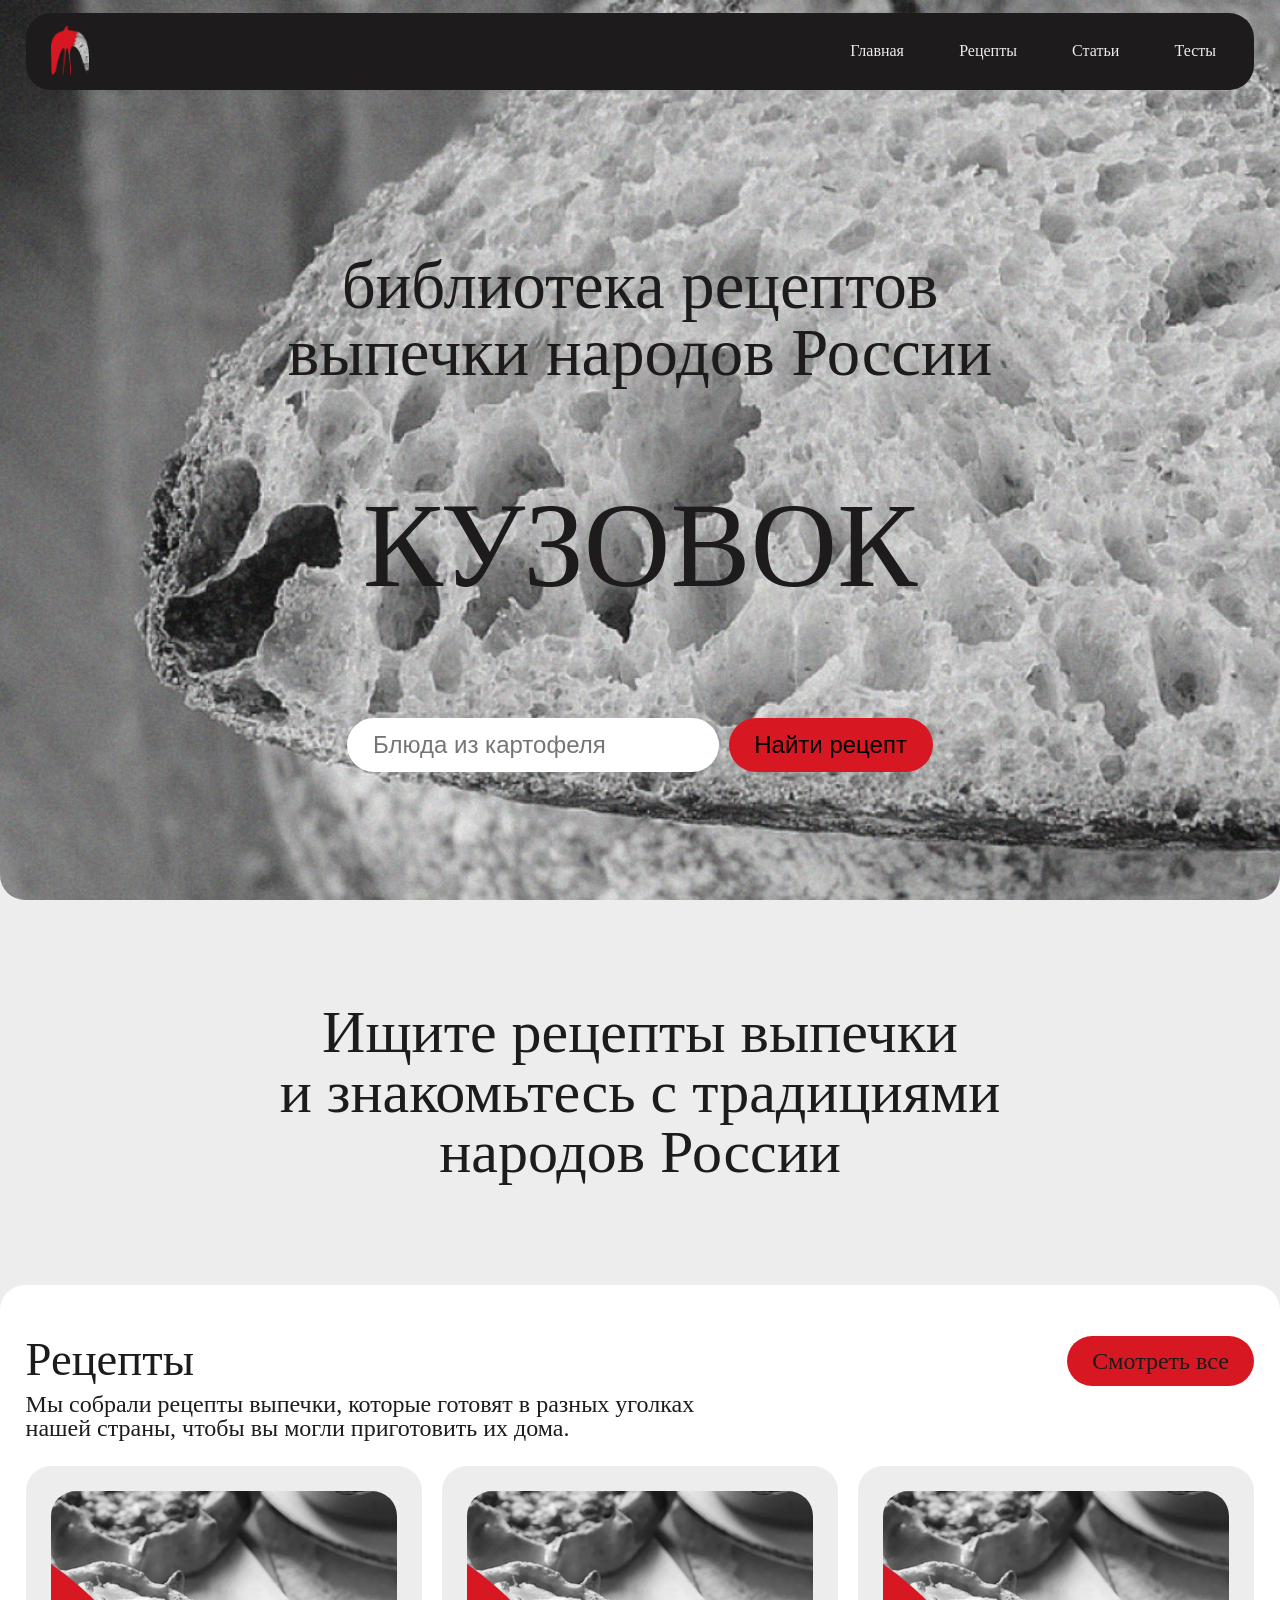
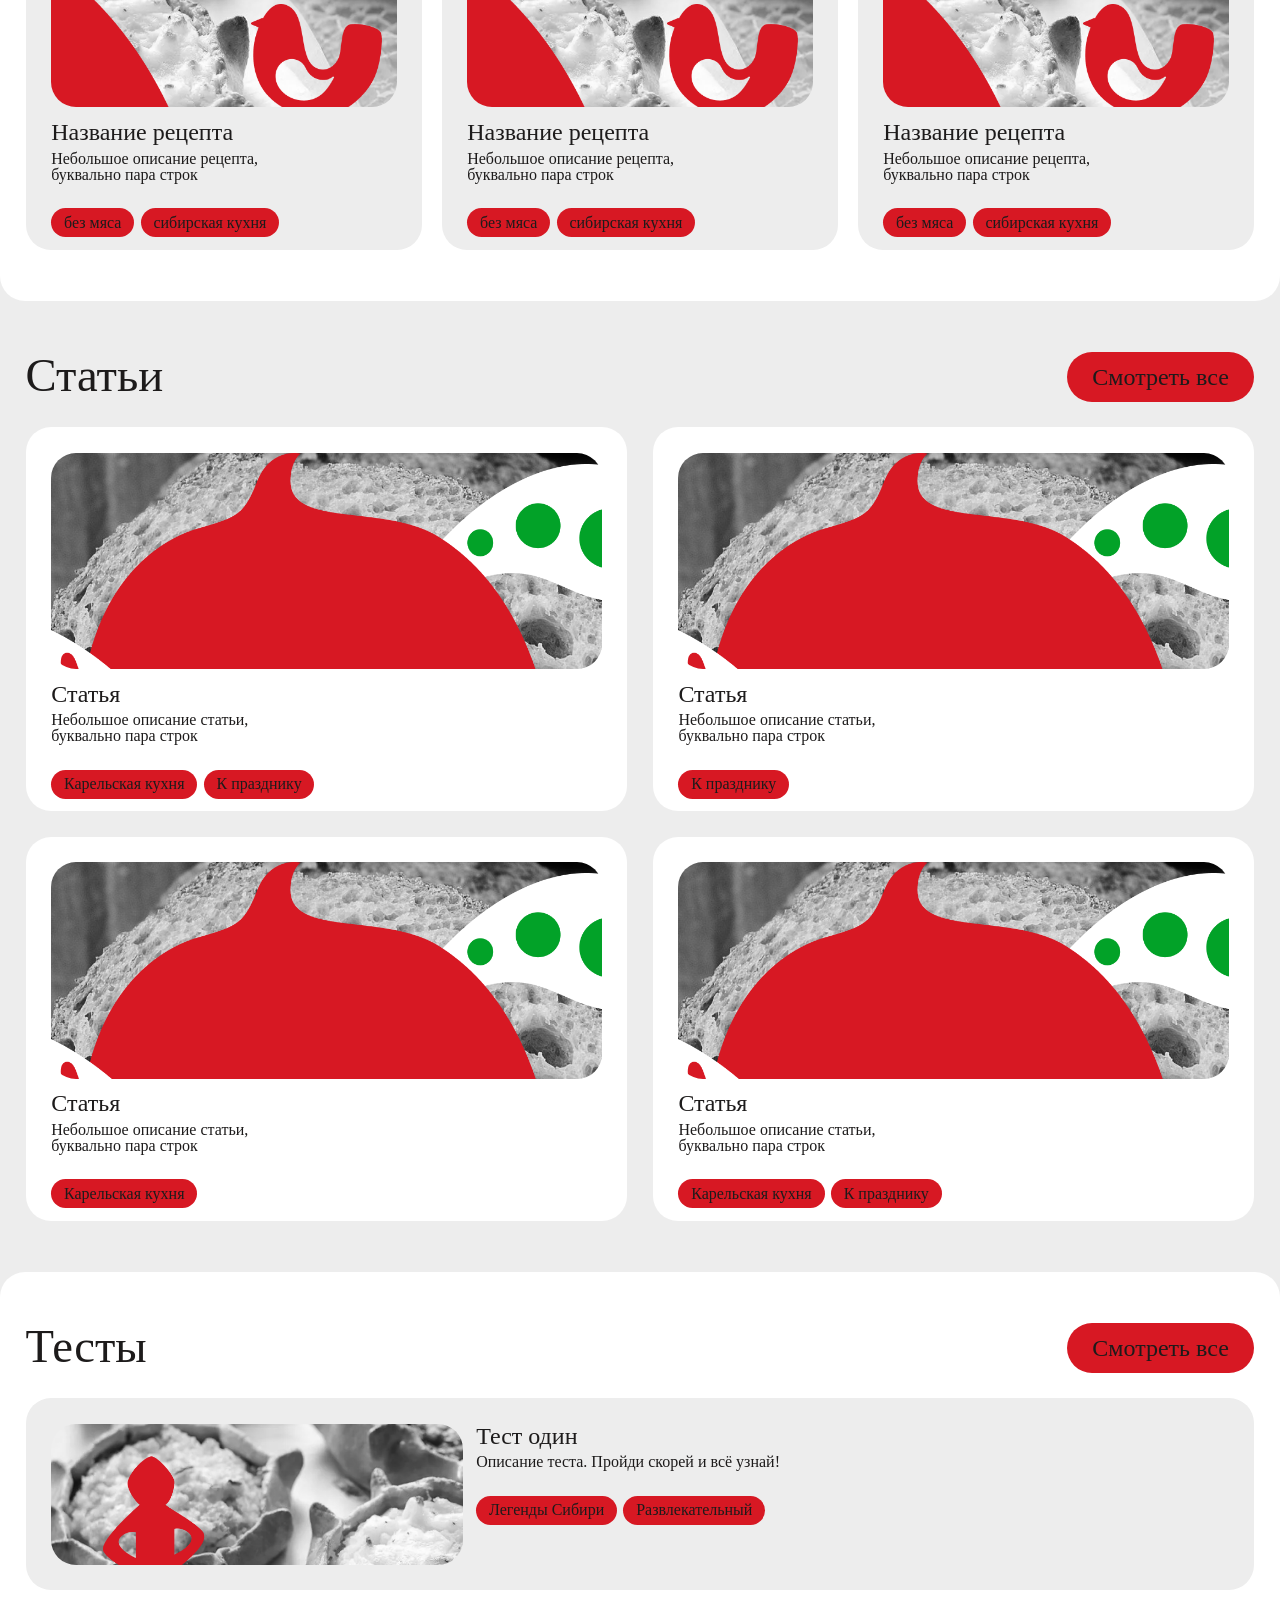
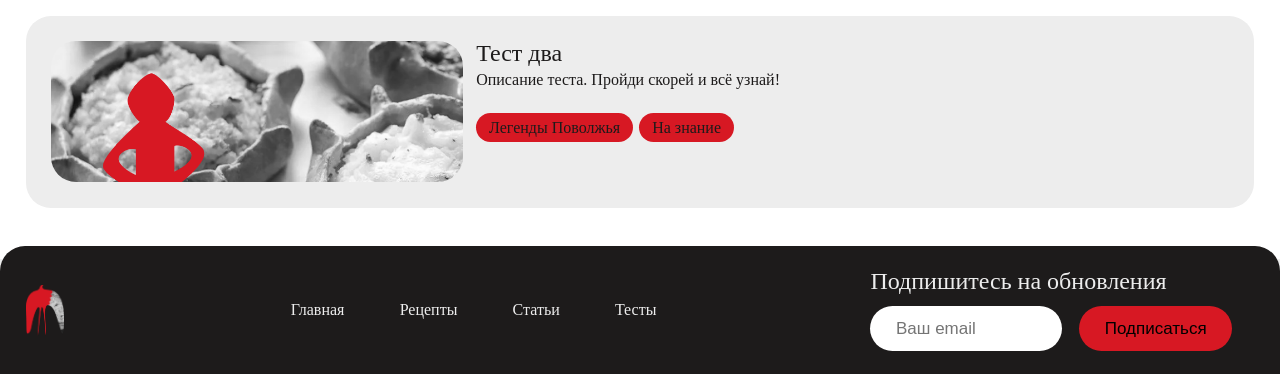
==== docs/index.html @ 7496fc5c "new build" ====
<!doctype html><html lang="ru"><head><meta charset="UTF-8"/><meta name="viewport" content="width=device-width,initial-scale=1"/><meta property="og:title" content="Кузовок"/><meta property="og:description" content="Библиотека рецептов выпечки народов России"/><meta property="og:image" content="https://raw.githubusercontent.com/HSEADC/Kuzovok/refs/heads/mifikaji/src/images/meta_img.png"/><meta property="og:type" content="website"/><meta property="og:url" content="https://hseadc.github.io/Kuzovok/"/><meta property="twitter:card" content="summary_large_image"/><meta property="twitter:url" content="https://hseadc.github.io/Kuzovok/"/><meta property="twitter:title" content="Кузовок"/><meta property="twitter:description" content="Библиотека рецептов выпечки народов России"/><meta property="twitter:image" content="https://raw.githubusercontent.com/HSEADC/Kuzovok/refs/heads/mifikaji/src/images/meta_img.png"/><title>Главная</title><link rel="icon" type="image/x-icon" href="4a6ae3d791d121ffd758.ico"/><script defer="defer" src="index.418462b433e9b6180a39.js"></script><link href="index.1970d4d5da6502207b45.css" rel="stylesheet"></head><body><div class="first_screen"><header><div class="logo"></div><div class="header_menu"><a class="menu_text" href="index.html">Главная</a> <a class="menu_text" href="recipes.html">Рецепты</a> <a class="menu_text" href="articles.html">Статьи</a> <a class="menu_text" href="quizzes.html">Тесты</a></div></header><h2>библиотека рецептов<br/>выпечки народов России</h2><h1>КУЗОВОК</h1><form action=""><input placeholder="Блюда из картофеля" class="search_input"/> <button class="search">Найти рецепт</button></form></div><div class="second_screen"><h3>Ищите рецепты выпечки<br/>и знакомьтесь с традициями<br/>народов России</h3></div><div class="recipes"><div class="category"><div class="category_name"><h4>Рецепты</h4></div><div class="view_all"><a href="recipes.html">Смотреть все</a></div></div><div class="extra_text"><h5>Мы собрали рецепты выпечки, которые готовят в разных уголках<br/>нашей страны, чтобы вы могли приготовить их дома.</h5></div><div class="recipe_cards"><div class="card"><div class="card_recipe_image card_image"></div><div class="card_name"><h5>Название рецепта</h5></div><div class="card_description"><p>Небольшое описание рецепта,<br/>буквально пара строк</p></div><div class="keywords"><span class="keyword">без мяса</span> <span class="keyword">сибирская кухня</span></div></div><div class="card"><div class="card_recipe_image card_image"></div><div class="card_name"><h5>Название рецепта</h5></div><div class="card_description"><p>Небольшое описание рецепта,<br/>буквально пара строк</p></div><div class="keywords"><span class="keyword">без мяса</span> <span class="keyword">сибирская кухня</span></div></div><div class="card"><div class="card_recipe_image card_image"></div><div class="card_name"><h5>Название рецепта</h5></div><div class="card_description"><p>Небольшое описание рецепта,<br/>буквально пара строк</p></div><div class="keywords"><span class="keyword">без мяса</span> <span class="keyword">сибирская кухня</span></div></div></div></div><div class="articles"><div class="category"><div class="category_name"><h4>Статьи</h4></div><div class="view_all"><a href="articles.html">Смотреть все</a></div></div><div class="article_cards"><div class="card"><div class="card_image card_article_image"></div><div class="card_name"><h5>Статья</h5></div><div class="card_description"><p>Небольшое описание статьи,<br/>буквально пара строк</p></div><div class="keywords"><span class="keyword">Карельская кухня</span> <span class="keyword">К празднику</span></div></div><div class="card"><div class="card_image card_article_image"></div><div class="card_name"><h5>Статья</h5></div><div class="card_description"><p>Небольшое описание статьи,<br/>буквально пара строк</p></div><div class="keywords"><span class="keyword">К празднику</span></div></div><div class="card"><div class="card_image card_article_image"></div><div class="card_name"><h5>Статья</h5></div><div class="card_description"><p>Небольшое описание статьи,<br/>буквально пара строк</p></div><div class="keywords"><span class="keyword">Карельская кухня</span></div></div><div class="card"><div class="card_image card_article_image"></div><div class="card_name"><h5>Статья</h5></div><div class="card_description"><p>Небольшое описание статьи,<br/>буквально пара строк</p></div><div class="keywords"><span class="keyword">Карельская кухня</span> <span class="keyword">К празднику</span></div></div></div></div><div class="tests"><div class="category"><div class="category_name"><h4>Тесты</h4></div><div class="view_all"><a href="quizzes.html">Смотреть все</a></div></div><div class="test_cards"><div class="card"><div class="card_image card_test_image"></div><div class="test_text"><div class="card_name"><h5>Тест один</h5></div><div class="card_description"><p>Описание теста. Пройди скорей и всё узнай!</p></div><div class="keywords"><span class="keyword">Легенды Сибири</span> <span class="keyword">Развлекательный</span></div></div></div><div class="card"><div class="card_image card_test_image"></div><div class="test_text"><div class="card_name"><h5>Тест два</h5></div><div class="card_description"><p>Описание теста. Пройди скорей и всё узнай!</p></div><div class="keywords"><span class="keyword">Легенды Поволжья</span> <span class="keyword">На знание</span></div></div></div></div></div><footer><div class="logo"></div><div class="footer_menu"><a class="menu_text" href="index.html">Главная</a> <a class="menu_text" href="recipes.html">Рецепты</a> <a class="menu_text" href="articles.html">Статьи</a> <a class="menu_text" href="quizzes.html">Тесты</a></div><div class="email_form"><h5>Подпишитесь на обновления</h5><input type="email" placeholder="Ваш email" class="email_input"/> <button class="email_submit">Подписаться</button></div></footer></body></html>
---- docs/index.1970d4d5da6502207b45.css ----
a,abbr,acronym,address,applet,article,aside,audio,b,big,blockquote,body,canvas,caption,center,cite,code,dd,del,details,dfn,div,dl,dt,em,embed,fieldset,figcaption,figure,footer,form,h1,h2,h3,h4,h5,h6,header,hgroup,html,i,iframe,img,ins,kbd,label,legend,li,mark,menu,nav,object,ol,output,p,pre,q,ruby,s,samp,section,small,span,strike,strong,sub,summary,sup,table,tbody,td,tfoot,th,thead,time,tr,tt,u,ul,var,video{border:0;font-size:100%;font:inherit;margin:0;padding:0;vertical-align:baseline}article,aside,details,figcaption,figure,footer,header,hgroup,menu,nav,section{display:block}body{line-height:1}ol,ul{list-style:none}blockquote,q{quotes:none}blockquote:after,blockquote:before,q:after,q:before{content:"";content:none}table{border-collapse:collapse;border-spacing:0}@font-face{font-family:MV-WEEKEND;src:url(fonts/d4499f1b571afed3ff27.otf)}@font-face{font-family:Inter-Regular;font-weight:400;src:url(fonts/1f5ed03b6dd9fd1f9982.otf)}@font-face{font-family:Inter-Medium;font-weight:500;src:url(fonts/296aa2d65964269836b3.otf)}@font-face{font-family:Inter-Bold;font-weight:700;src:url(fonts/8d330503e1d034ad68de.otf)}.recipe_cards{.card{position:relative;a{height:100%;position:absolute;width:100%}}}.recipes_contaner{margin:40px auto 60px;width:45%;p{font-size:20px}.keywords+p,p+p{margin-top:16px}.recipes_contaner_cover{background-color:#ebebeb;border-radius:20px;height:250px;object-fit:cover;width:100%}.сooking-time{color:gray;display:block;font-family:Inter-Regular;margin-top:24px}.ingredients_container{background-color:#fbe8e9;border:1px solid #d71823;border-radius:20px;margin:24px 0;padding:40px 20px;p{color:#d71823}.ingredients_container_title{color:#d71823;font-weight:700}}}.article_cards{.card{position:relative;a{height:100%;position:absolute;width:100%}}}.articles_contaner{margin:24px auto 60px;width:45%;.reading-time{color:gray;display:block;font-family:Inter-Regular;margin-top:24px}p{font-size:20px}.keywords+p,p+p{margin-top:16px}}.test_cards{.card{position:relative;a{height:100%;position:absolute;width:100%}}}.test_contaner{margin:40px auto 60px;width:45%;.test_contaner_cover{background-color:#ebebeb;border-radius:20px;height:250px;object-fit:cover;width:100%}.test_contaner_description{margin-top:24px}.test_contaner_btn{background-color:#d71823;border-radius:100px;color:#fff;display:block;font-family:Inter-Medium;margin-top:24px;padding:16px;text-align:center;text-decoration:none}}body{background-color:#ededed}h1{font-family:Inter-Bold;font-size:90pt;margin:-5vw 0 -4vw}h1,h2{color:#1d1b1b;text-align:center}h2{font-family:Inter-Medium;font-size:50pt}h3{font-size:45pt;text-align:center}h3,h4{color:#1d1b1b;font-family:Inter-Bold}h4{font-size:35pt;margin-top:2vw;text-align:left}h5{font-family:Inter-Medium;font-size:18pt}h5,p{color:#1d1b1b;text-align:left}p{font-family:Inter-Regular;font-size:12pt}header{align-items:center;background-color:#1d1b1b;border-radius:25px;box-sizing:border-box;display:flex;flex-direction:row;height:6vw;justify-content:space-between;margin-left:auto;margin-right:auto;margin-top:1vw;padding:1vw;width:96vw}.logo{background-image:url(4d0352f73d6759619724.webp);background-repeat:no-repeat;background-size:contain;height:4vw;width:4vw}header>.logo{margin-left:1vw}.menu_text{color:#ededed;font-family:Inter-Regular;margin:0 2vw;text-decoration:none}.tg{background-image:url(ea3e479e5902c3304ff3.webp)}.tg,.vk{background-repeat:no-repeat;background-size:contain;height:3vw;width:3vw}.vk{background-image:url(043a5b3f22fd990a2fcf.webp)}.first_screen{background-image:url(ee4ddd9e3061929e2c2c.webp);background-repeat:no-repeat;background-size:cover;border-radius:0 0 25px 25px;display:flex;flex-direction:column;height:100vh;justify-content:space-between}form{display:flex;gap:10px;justify-content:center;padding-bottom:10vw}.search_input{width:25vw}.search,.search_input{border:none;border-radius:50px;font-size:24px;padding:1vw 2vw}.search{background-color:#d71823}.second_screen{padding:8vw 0}.articles,.recipes,.tests{align-items:center;display:flex;flex-direction:column;justify-content:space-evenly}.recipes{border-radius:25px}.recipes,.tests{background-color:#fff}.tests{border-radius:25px 25px 0 0}.category{flex-direction:row;margin-top:2vw}.category,.recipe_cards{display:flex;justify-content:space-between;width:96vw}.recipe_cards{flex-wrap:wrap;margin-bottom:4vw}.recipe_cards>.card{background-color:#ededed;border-radius:25px;box-sizing:border-box;height:30vw;margin-top:1vw;padding:2vw;width:31vw}.card_image{border-radius:25px;height:65%;margin-bottom:1vw;width:100%}.card_recipe_image{background-image:url(40ebee85dc8b18a5345d.webp);background-repeat:no-repeat;background-size:cover}.extra_text{margin:.5vw 0 1vw;width:96vw}.view_all{background-color:#d71823;border-radius:50px;box-sizing:border-box;font-size:24px;margin-top:2vw;padding:1vw 2vw}.view_all>a{color:#1d1b1b;font-family:Inter-Regular;text-decoration:none}.card_description{margin-top:.5vw}.keywords{display:flex;margin-top:2vw}.keyword{background-color:#d71823;border-radius:25px;box-sizing:border-box;color:#1d1b1b;display:block;font-family:Inter-Regular;font-size:12pt;margin-right:.5vw;padding:.5vw 1vw;width:max-content}.article_cards{display:flex;flex-flow:row wrap;justify-content:space-between;margin-bottom:4vw;width:96vw}.article_cards>.card{background-color:#fff;border-radius:25px;box-sizing:border-box;height:30vw;margin-top:2vw;padding:2vw;width:47vw}.card_article_image{background-image:url(9932a0c2c9803975fa3c.webp);background-repeat:no-repeat;background-size:cover}.test_cards{display:flex;flex-direction:column;margin-bottom:4vw;width:96vw}.test_cards>.card{background-color:#ededed;border-radius:25px;box-sizing:border-box;display:flex;flex-flow:column wrap;height:15vw;margin-top:2vw;padding:2vw;width:100%}.card_test_image{background-image:url(2a7281cb64f9db6e2245.webp);background-repeat:no-repeat;background-size:cover;height:100%;margin-bottom:0;width:35%}.test_text{padding:0 1vw;width:65%}.test_text,footer{box-sizing:border-box}footer{align-items:center;background-color:#1d1b1b;border-radius:25px 25px 0 0;display:flex;flex-direction:row;height:10vw;justify-content:space-between;margin-top:-1vw;padding:2vw}.email_form{width:30vw}.email_form>h5{color:#ededed;margin-bottom:1vw}.email_input{margin-right:1vw;width:15vw}.email_input,.email_submit{border:none;border-radius:25px;box-sizing:border-box;font-size:17px;padding:1vw 2vw}.email_submit{background-color:#d71823}
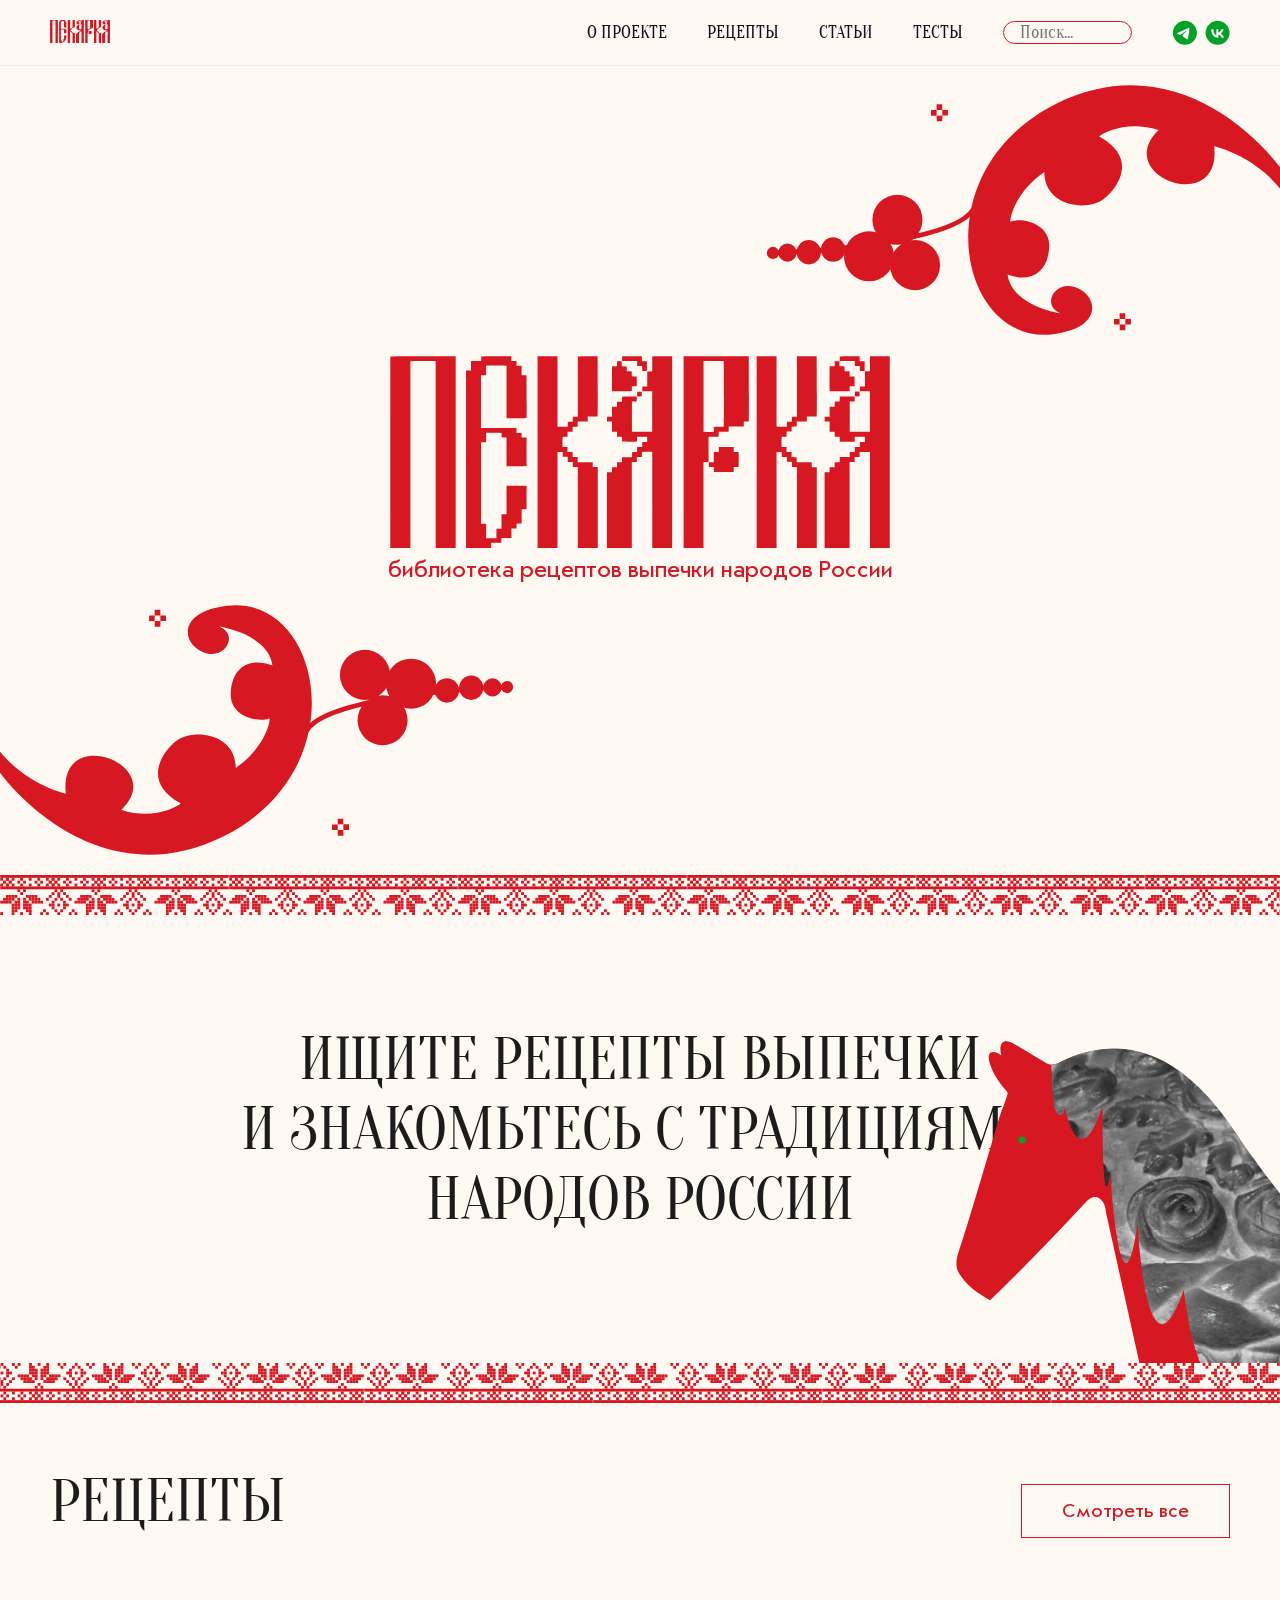
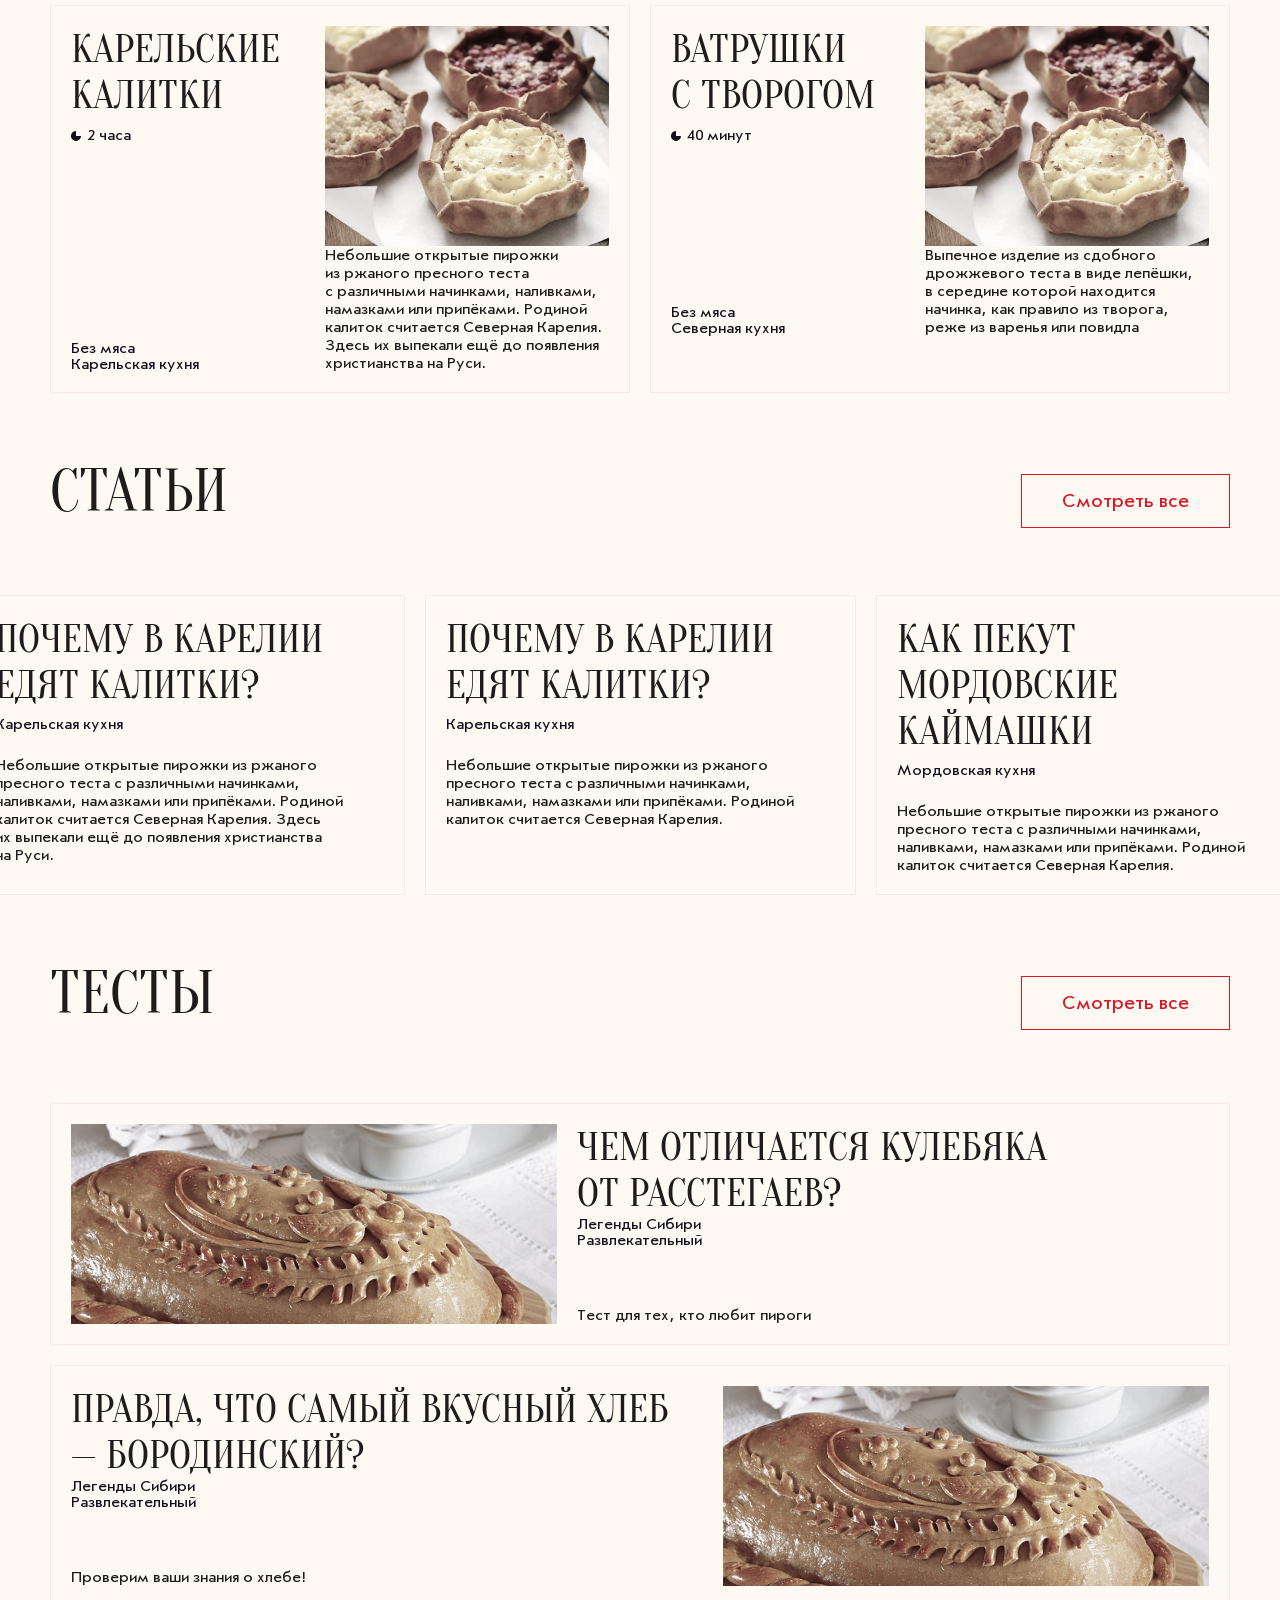
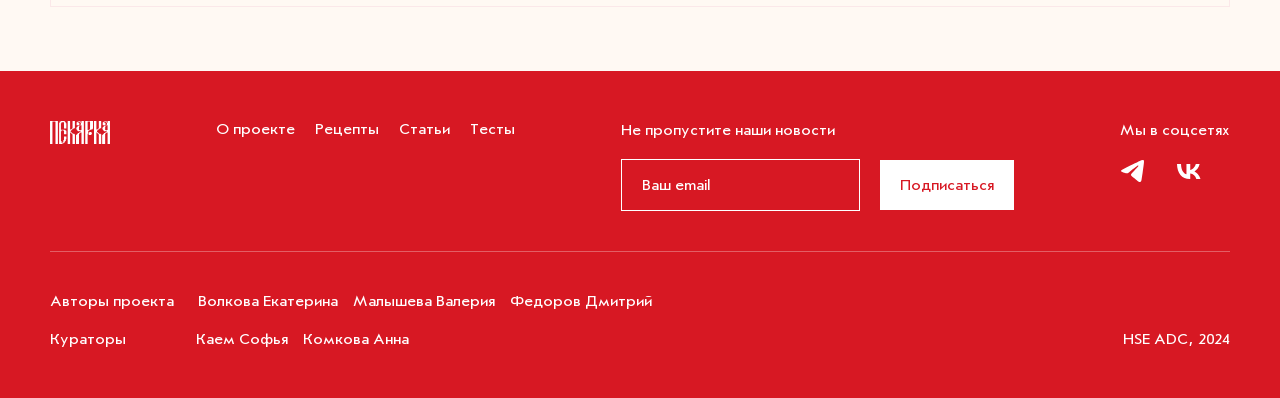
==== commit 6ecc9f6a: "Сделан билд и обновлены файлы для gh-pages" ====
--- a/docs/index.html
+++ b/docs/index.html
@@ -1 +1 @@
-<!doctype html><html lang="ru"><head><meta charset="UTF-8"/><meta name="viewport" content="width=device-width,initial-scale=1"/><meta property="og:title" content="Кузовок"/><meta property="og:description" content="Библиотека рецептов выпечки народов России"/><meta property="og:image" content="https://raw.githubusercontent.com/HSEADC/Kuzovok/refs/heads/mifikaji/src/images/meta_img.png"/><meta property="og:type" content="website"/><meta property="og:url" content="https://hseadc.github.io/Kuzovok/"/><meta property="twitter:card" content="summary_large_image"/><meta property="twitter:url" content="https://hseadc.github.io/Kuzovok/"/><meta property="twitter:title" content="Кузовок"/><meta property="twitter:description" content="Библиотека рецептов выпечки народов России"/><meta property="twitter:image" content="https://raw.githubusercontent.com/HSEADC/Kuzovok/refs/heads/mifikaji/src/images/meta_img.png"/><title>Главная</title><link rel="icon" type="image/x-icon" href="4a6ae3d791d121ffd758.ico"/><script defer="defer" src="index.418462b433e9b6180a39.js"></script><link href="index.1970d4d5da6502207b45.css" rel="stylesheet"></head><body><div class="first_screen"><header><div class="logo"></div><div class="header_menu"><a class="menu_text" href="index.html">Главная</a> <a class="menu_text" href="recipes.html">Рецепты</a> <a class="menu_text" href="articles.html">Статьи</a> <a class="menu_text" href="quizzes.html">Тесты</a></div></header><h2>библиотека рецептов<br/>выпечки народов России</h2><h1>КУЗОВОК</h1><form action=""><input placeholder="Блюда из картофеля" class="search_input"/> <button class="search">Найти рецепт</button></form></div><div class="second_screen"><h3>Ищите рецепты выпечки<br/>и знакомьтесь с традициями<br/>народов России</h3></div><div class="recipes"><div class="category"><div class="category_name"><h4>Рецепты</h4></div><div class="view_all"><a href="recipes.html">Смотреть все</a></div></div><div class="extra_text"><h5>Мы собрали рецепты выпечки, которые готовят в разных уголках<br/>нашей страны, чтобы вы могли приготовить их дома.</h5></div><div class="recipe_cards"><div class="card"><div class="card_recipe_image card_image"></div><div class="card_name"><h5>Название рецепта</h5></div><div class="card_description"><p>Небольшое описание рецепта,<br/>буквально пара строк</p></div><div class="keywords"><span class="keyword">без мяса</span> <span class="keyword">сибирская кухня</span></div></div><div class="card"><div class="card_recipe_image card_image"></div><div class="card_name"><h5>Название рецепта</h5></div><div class="card_description"><p>Небольшое описание рецепта,<br/>буквально пара строк</p></div><div class="keywords"><span class="keyword">без мяса</span> <span class="keyword">сибирская кухня</span></div></div><div class="card"><div class="card_recipe_image card_image"></div><div class="card_name"><h5>Название рецепта</h5></div><div class="card_description"><p>Небольшое описание рецепта,<br/>буквально пара строк</p></div><div class="keywords"><span class="keyword">без мяса</span> <span class="keyword">сибирская кухня</span></div></div></div></div><div class="articles"><div class="category"><div class="category_name"><h4>Статьи</h4></div><div class="view_all"><a href="articles.html">Смотреть все</a></div></div><div class="article_cards"><div class="card"><div class="card_image card_article_image"></div><div class="card_name"><h5>Статья</h5></div><div class="card_description"><p>Небольшое описание статьи,<br/>буквально пара строк</p></div><div class="keywords"><span class="keyword">Карельская кухня</span> <span class="keyword">К празднику</span></div></div><div class="card"><div class="card_image card_article_image"></div><div class="card_name"><h5>Статья</h5></div><div class="card_description"><p>Небольшое описание статьи,<br/>буквально пара строк</p></div><div class="keywords"><span class="keyword">К празднику</span></div></div><div class="card"><div class="card_image card_article_image"></div><div class="card_name"><h5>Статья</h5></div><div class="card_description"><p>Небольшое описание статьи,<br/>буквально пара строк</p></div><div class="keywords"><span class="keyword">Карельская кухня</span></div></div><div class="card"><div class="card_image card_article_image"></div><div class="card_name"><h5>Статья</h5></div><div class="card_description"><p>Небольшое описание статьи,<br/>буквально пара строк</p></div><div class="keywords"><span class="keyword">Карельская кухня</span> <span class="keyword">К празднику</span></div></div></div></div><div class="tests"><div class="category"><div class="category_name"><h4>Тесты</h4></div><div class="view_all"><a href="quizzes.html">Смотреть все</a></div></div><div class="test_cards"><div class="card"><div class="card_image card_test_image"></div><div class="test_text"><div class="card_name"><h5>Тест один</h5></div><div class="card_description"><p>Описание теста. Пройди скорей и всё узнай!</p></div><div class="keywords"><span class="keyword">Легенды Сибири</span> <span class="keyword">Развлекательный</span></div></div></div><div class="card"><div class="card_image card_test_image"></div><div class="test_text"><div class="card_name"><h5>Тест два</h5></div><div class="card_description"><p>Описание теста. Пройди скорей и всё узнай!</p></div><div class="keywords"><span class="keyword">Легенды Поволжья</span> <span class="keyword">На знание</span></div></div></div></div></div><footer><div class="logo"></div><div class="footer_menu"><a class="menu_text" href="index.html">Главная</a> <a class="menu_text" href="recipes.html">Рецепты</a> <a class="menu_text" href="articles.html">Статьи</a> <a class="menu_text" href="quizzes.html">Тесты</a></div><div class="email_form"><h5>Подпишитесь на обновления</h5><input type="email" placeholder="Ваш email" class="email_input"/> <button class="email_submit">Подписаться</button></div></footer></body></html>+<!doctype html><html lang="ru"><head><meta charset="UTF-8"/><meta name="viewport" content="width=device-width,initial-scale=1"/><meta property="og:title" content="Пекарка"/><meta property="og:description" content="Библиотека рецептов выпечки народов России"/><meta property="og:image" content="https://raw.githubusercontent.com/HSEADC/Kuzovok/refs/heads/mifikaji/src/images/meta_img.png"/><meta property="og:type" content="website"/><meta property="og:url" content="https://hseadc.github.io/Kuzovok/"/><meta property="twitter:card" content="summary_large_image"/><meta property="twitter:url" content="https://hseadc.github.io/Kuzovok/"/><meta property="twitter:title" content="Пекарка"/><meta property="twitter:description" content="Библиотека рецептов выпечки народов России"/><meta property="twitter:image" content="https://raw.githubusercontent.com/HSEADC/Kuzovok/refs/heads/mifikaji/src/images/meta_img.png"/><title>Пекарка</title><link rel="icon" type="image/x-icon" href="4a6ae3d791d121ffd758.ico"/><script defer="defer" src="index.418462b433e9b6180a39.js"></script><link href="index.456ad24e8e729c92b912.css" rel="stylesheet"></head><body><header><a href="https://hseadc.github.io/Kuzovok/"><div class="logo"></div></a><nav class="header_menu"><a class="menu_text" href="about.html">О проекте</a> <a class="menu_text" href="recipes.html">Рецепты</a> <a class="menu_text" href="articles.html">Статьи</a> <a class="menu_text" href="quizzes.html">Тесты</a><form action="https://hseadc.github.io/Kuzovok/"><input placeholder="Поиск..."/></form><div class="social_icons"><a href="https://t.me/+x4w3aILPXYRlMTEy" target="_blank" class="tg"><svg viewBox="0 0 25 25" xmlns="http://www.w3.org/2000/svg"><circle cx="12.9041" cy="12.8677" r="12"/><path fill-rule="evenodd" clip-rule="evenodd" d="M5.97714 12.7976C9.26085 11.2087 11.4469 10.153 12.5446 9.64079C15.6688 8.18784 16.3255 7.93697 16.7477 7.92651C16.8415 7.92651 17.0479 7.94742 17.1887 8.07285C17.3013 8.17738 17.3294 8.31327 17.3482 8.4178C17.3669 8.52233 17.3857 8.74184 17.3669 8.90909C17.1981 10.8951 16.4663 15.7139 16.091 17.93C15.9315 18.8707 15.6219 19.1843 15.3216 19.2157C14.6649 19.2784 14.1677 18.7348 13.5391 18.2749C12.5446 17.5537 11.991 17.1042 11.0247 16.3934C9.90821 15.5781 10.6306 15.1286 11.2686 14.3969C11.4375 14.2087 14.3178 11.2819 14.3741 11.0206C14.3834 10.9892 14.3834 10.8638 14.3178 10.8011C14.2521 10.7383 14.1583 10.7593 14.0832 10.7802C13.98 10.8011 12.4038 11.9718 9.33591 14.2819C8.88557 14.6268 8.48214 14.7941 8.11624 14.7836C7.71281 14.7732 6.94349 14.5328 6.3618 14.3237C5.65815 14.0728 5.09523 13.9369 5.14214 13.4979C5.17028 13.268 5.45174 13.038 5.97714 12.7976Z" fill="white"/></svg> </a><a href="https://vk.com/club228014997" target="_blank" class="vk"><svg width="25" height="25" viewBox="0 0 25 25" xmlns="http://www.w3.org/2000/svg"><circle cx="12.5669" cy="12.8677" r="12"/><path d="M13.1345 17.809C8.79337 17.809 6.31729 14.6293 6.21411 9.33838H8.38864C8.46006 13.2218 10.0631 14.8667 11.3329 15.2059V9.33838H13.3805V12.6876C14.6345 12.5434 15.9517 11.0172 16.3961 9.33838H18.4437C18.1025 11.4073 16.674 12.9335 15.6581 13.5609C16.674 14.0697 18.301 15.4009 18.92 17.809H16.666C16.1819 16.1979 14.9757 14.9515 13.3805 14.7819V17.809H13.1345Z" fill="white"/></svg></a></div></nav></header><div class="first_screen"><img class="first_screen_logo" src="images/c44f25feaa74f13f5949.svg" alt="Логотип Пекарка"/><p class="first_screen_subtitle">библиотека рецептов выпечки народов России</p><div class="first_screen_tracery"></div><div class="first_screen_tracery"></div></div><div class="second_screen"><div class="second_screen_tracery"></div><div class="second_screen_tracery"></div><div class="second_screen_horse"></div><h1>Ищите рецепты выпечки<br/>и знакомьтесь с традициями<br/>народов России</h1></div><div class="recipes"><div class="category"><h1 class="category_name">Рецепты</h1><a class="view_all" href="recipes.html">Смотреть все</a></div><div class="recipe_cards"><a class="card" href="karelskie-kalitki.html"><div class="recipe_card_top"><div class="card_name_container"><h2 class="card_name">Карельские калитки</h2><span class="timer" title="Время приготовления">2 часа</span></div><img class="card_recipe_image" src="c176aebde899a4cd4fdc.webp" alt="Карельские калитки"/></div><div class="recipe_card_bottom"><div class="keywords"><span class="keyword">Без мяса</span> <span class="keyword">Карельская кухня</span></div><p class="card_description">Небольшие открытые пирожки из ржаного пресного теста с различными начинками, наливками, намазками или припёками. Родиной калиток считается Северная Карелия. Здесь их выпекали ещё до появления христианства на Руси.</p></div></a><a class="card" href="karelskie-kalitki.html"><div class="recipe_card_top"><div class="card_name_container"><h2 class="card_name">Ватрушки с творогом</h2><span class="timer" title="Время приготовления">40 минут</span></div><img class="card_recipe_image" src="c176aebde899a4cd4fdc.webp" alt="Ватрушки с творогом"/></div><div class="recipe_card_bottom"><div class="keywords"><span class="keyword">Без мяса</span> <span class="keyword">Северная кухня</span></div><p class="card_description">Выпечное изделие из сдобного дрожжевого теста в виде лепёшки, в середине которой находится начинка, как правило из творога, реже из варенья или повидла</p></div></a></div></div><div class="articles"><div class="category"><h1>Статьи</h1><a class="view_all" href="articles.html">Смотреть все</a></div><div class="article_cards"><a class="card" href="https://hseadc.github.io/Kuzovok/articles/pochemu-v-karelii-yedyat-kalitki.html"><div class="card_article_heading"><h2 class="card_name">Почему в Карелии едят калитки?</h2><div class="keywords"><span class="keyword">Карельская кухня</span></div></div><p class="card_description">Небольшие открытые пирожки из ржаного пресного теста с различными начинками, наливками, намазками или припёками. Родиной калиток считается Северная Карелия. Здесь их выпекали ещё до появления христианства на Руси.</p></a><a class="card" href="https://hseadc.github.io/Kuzovok/articles/pochemu-v-karelii-yedyat-kalitki.html"><div class="card_article_heading"><h2 class="card_name">Почему в Карелии едят калитки?</h2><div class="keywords"><span class="keyword">Карельская кухня</span></div></div><p class="card_description">Небольшие открытые пирожки из ржаного пресного теста с различными начинками, наливками, намазками или припёками. Родиной калиток считается Северная Карелия.</p></a><div class="card"><div class="card_article_heading"><h2 class="card_name">Как пекут мордовские каймашки</h2><div class="keywords"><span class="keyword">Мордовская кухня</span></div></div><p class="card_description">Небольшие открытые пирожки из ржаного пресного теста с различными начинками, наливками, намазками или припёками. Родиной калиток считается Северная Карелия.</p></div></div></div><div class="tests"><div class="category"><h1 class="category_name">Тесты</h1><a class="view_all" href="quizzes.html">Смотреть все</a></div><div class="test_cards"><a class="card" href="https://hseadc.github.io/Kuzovok/quizzes/what-do-you-know-about-pies.html"><img class="card_test_image" src="80b8ae6e5e5dbbe0e3db.webp" alt="Пирожки"/><div class="test_text"><div class="test_heading"><h2 class="card_name">Чем отличается кулебяка от расстегаев?</h2><div class="keywords"><span class="keyword">Легенды Сибири</span> <span class="keyword">Развлекательный</span></div></div><p class="card_description">Тест для тех, кто любит пироги</p></div></a><a class="card" href="https://hseadc.github.io/Kuzovok/quizzes/what-do-you-know-about-pies.html"><img class="card_test_image" src="80b8ae6e5e5dbbe0e3db.webp" alt="Пирожки"/><div class="test_text"><div class="test_heading"><h2 class="card_name">Правда, что самый вкусный хлеб — бородинский?</h2><div class="keywords"><span class="keyword">Легенды Сибири</span> <span class="keyword">Развлекательный</span></div></div><p class="card_description">Проверим ваши знания о хлебе!</p></div></a></div></div><footer><div class="footer_top"><div class="logo"></div><div class="footer_menu"><a class="footer_menu_item" href="https://hseadc.github.io/Kuzovok/about.html">О проекте</a> <a class="footer_menu_item" href="https://hseadc.github.io/Kuzovok/recipes.html">Рецепты</a> <a class="footer_menu_item" href="https://hseadc.github.io/Kuzovok/articles.html">Статьи</a> <a class="footer_menu_item" href="https://hseadc.github.io/Kuzovok/quizzes.html">Тесты</a></div><form class="email_form"><p>Не пропустите наши новости</p><input type="email" placeholder="Ваш email" class="email_input"/> <button class="email_submit">Подписаться</button></form><div class="footer_social_contaner"><p>Мы в соцсетях</p><div class="footer_social_icons"><a href="https://t.me/+x4w3aILPXYRlMTEy" target="_blank" class="tg"><svg width="25" height="24" viewBox="0 0 25 24" xmlns="http://www.w3.org/2000/svg"><path fill-rule="evenodd" clip-rule="evenodd" d="M2.57478 10.4884C8.74753 7.39348 12.8568 5.33698 14.9203 4.33927C20.7932 1.50904 22.0278 1.02036 22.8214 1C22.9978 1 23.3858 1.04072 23.6503 1.28506C23.8619 1.48867 23.9148 1.75337 23.9501 1.95699C23.9854 2.1606 24.0207 2.58819 23.9854 2.91397C23.6679 6.78264 22.2923 16.1693 21.5868 20.4859C21.287 22.3184 20.705 22.9292 20.1407 22.9903C18.9061 23.1125 17.9714 22.0537 16.7897 21.1578C14.9203 19.7529 13.8797 18.8773 12.0632 17.4927C9.96444 15.9046 11.3224 15.029 12.5217 13.6037C12.8392 13.2372 18.2536 7.53601 18.3594 7.02698C18.377 6.9659 18.377 6.72156 18.2536 6.59939C18.1301 6.47722 17.9537 6.51794 17.8126 6.55867C17.6186 6.59939 14.6557 8.87987 8.88862 13.3797C8.04207 14.0517 7.2837 14.3774 6.59588 14.3571C5.83752 14.3367 4.39133 13.8684 3.29787 13.4612C1.97514 12.9725 0.916957 12.7078 1.00514 11.8526C1.05805 11.4047 1.58714 10.9567 2.57478 10.4884Z"/></svg> </a><a href="https://vk.com/club228014997" target="_blank" class="vk"><svg width="25" height="24" viewBox="0 0 25 24" xmlns="http://www.w3.org/2000/svg"><path d="M12.7995 19.9545C4.77043 19.9545 0.19083 14.341 0 5H4.02187C4.15397 11.856 7.11893 14.7601 9.46744 15.3589V5H13.2546V10.9129C15.5737 10.6584 18.01 7.96396 18.8321 5H22.6192C21.988 8.65257 19.3459 11.3471 17.4671 12.4548C19.3459 13.353 22.3551 15.7032 23.5 19.9545H19.3312C18.4358 17.1103 16.2049 14.9098 13.2546 14.6104V19.9545H12.7995Z"/></svg></a></div></div></div><div class="footer_bottom"><div class="footer_authors"><div class="authors_block"><p class="label">Авторы проекта</p><div class="names"><p>Волкова Екатерина</p><p>Малышева Валерия</p><p>Федоров Дмитрий</p></div></div><div class="authors_block"><p class="label">Кураторы</p><div class="names"><p>Каем Софья</p><p>Комкова Анна</p></div></div></div><p>HSE ADC, 2024</p></div></footer></body></html>
--- a/docs/index.456ad24e8e729c92b912.css
+++ b/docs/index.456ad24e8e729c92b912.css
@@ -0,0 +1 @@
+@import url(https://fonts.googleapis.com/css2?family=Oranienbaum&display=swap);a,abbr,acronym,address,applet,article,aside,audio,b,big,blockquote,body,canvas,caption,center,cite,code,dd,del,details,dfn,div,dl,dt,em,embed,fieldset,figcaption,figure,footer,form,h1,h2,h3,h4,h5,h6,header,hgroup,html,i,iframe,img,ins,kbd,label,legend,li,mark,menu,nav,object,ol,output,p,pre,q,ruby,s,samp,section,small,span,strike,strong,sub,summary,sup,table,tbody,td,tfoot,th,thead,time,tr,tt,u,ul,var,video{border:0;font-size:100%;font:inherit;margin:0;padding:0;vertical-align:baseline}article,aside,details,figcaption,figure,footer,header,hgroup,menu,nav,section{display:block}body{line-height:1}ol,ul{list-style:none}blockquote,q{quotes:none}blockquote:after,blockquote:before,q:after,q:before{content:"";content:none}table{border-collapse:collapse;border-spacing:0}@font-face{font-family:Journal Sans;src:url(fonts/b1e63e844692af5f0500.ttf)}@font-face{font-family:Journal Sans Bold;src:url(fonts/2daae02d953d06564d02.ttf)}@font-face{font-family:Journal Sans Italic;src:url(fonts/1cf01875ebdb2c4bb618.ttf)}body{max-width:100%;overflow-x:hidden;width:100%}h1{margin-bottom:2vh}.first{background-image:url(3d64691c2859e0c3c23e.webp);display:flex;height:100vh;justify-content:center;width:100vw}.first_logo{background-image:url(images/c44f25feaa74f13f5949.svg);height:28vh;margin-top:30vh;width:40vw}.first_logo,.pattern1,.pattern2{background-repeat:no-repeat;background-size:contain}.pattern1,.pattern2{height:10vh;width:100vw}.pattern1{background-image:url(d54cfc3bbd65c3e9086e.webp)}.pattern2{background-image:url(02ba16690803ff37d430.webp)}.block{display:flex;flex-direction:row;flex-wrap:wrap;justify-content:center;margin-bottom:2vw;margin-top:1vw;h1{height:10%;margin-bottom:2vw;margin-top:1vw;width:80%}}.block_text{width:40%;.main_text{margin-bottom:1.5vh}}.block_images{width:40%}.caption{color:#d71823;font-family:JournalSans;font-size:10pt;margin-bottom:.5vh}.leaf{background-image:url(32fb28d6cbf89c20a2af.webp);margin-left:9vw}.bird,.leaf{background-repeat:no-repeat;background-size:contain;height:20vh}.bird{background-image:url(d1d7608be7d316090d34.webp);margin-bottom:-1vw;margin-left:29vw;margin-top:-7vw}.bread{background-image:url(e67100d2dee828824066.webp);background-repeat:no-repeat;background-size:contain;height:13vh;margin-left:15vw}.logo{height:27vh}.logo:hover{background-image:url(images/5e7a86ddd4996ef1ffa2.svg)}.red_block{background-color:#d71823;display:flex;flex-direction:column;margin-top:10vh;padding:8vh 0 8vh 10vw;h1{color:#fff9f3}.block_images{display:flex;flex-direction:row;width:100%}.caption{color:#fff9f3;margin-bottom:1.5vh}.image_row{display:flex;flex-direction:row;margin-bottom:2vh;width:100%}}.colors{background-image:url(9d6d2058e8af3bd0bb51.webp);height:15vh;width:55vw}.colors,.horse{background-repeat:no-repeat;background-size:contain}.horse{background-image:url(530ff2b5cc8c893ba79e.webp);height:30vh;margin-left:5vw;margin-top:3vh;width:30vw}.typo{margin-top:2vw;h1{height:10%;margin-bottom:2vw;margin-top:1vw;width:80%}}.font_name_o{font-size:50px;margin-top:-1vh;text-transform:uppercase}.font_name_o,.text_example_o{font-family:Oranienbaum,serif}.text_example_o{font-size:20px;margin-bottom:1.5vh}.font_name_j{font-family:Journal Sans;font-size:50px;margin-top:-1vh}.text_example_j{font-family:Journal Sans;font-size:16px}.grid{background-image:url(a0341f9f3d92a789d17d.webp);height:80vh;width:100%}.birds,.grid{background-repeat:no-repeat;background-size:contain}.birds{background-image:url(720469c18b866b8d3e27.webp);height:20vh;margin-top:5vh}.pattern{background-image:url(7eff960867b634cd3bdc.webp);height:6vh;margin-bottom:5vh;margin-top:5vh}.pattern,.pie,.sun{background-size:contain;width:50vw}.pie,.sun{background-repeat:no-repeat;height:25vh;margin-top:2vh}.sun{background-image:url(ef6069496f504c29a5e9.webp)}.pie{background-image:url(62f0a7434346e63dbd46.webp)}.last{margin-top:-5vh;position:relative;z-index:1}.bag,.shop{background-repeat:no-repeat;background-size:contain;height:28vw;width:50vw}.bag{background-image:url(673280e8ef28938c3c5e.webp)}.shop{background-image:url(b1a991d876aab6e663ee.webp)}.block_packages{display:flex;flex-direction:row;.image_row{display:flex;flex-direction:row;margin-bottom:2vh;width:100%}}.package1,.package2{background-repeat:no-repeat;background-size:contain;height:28vw;margin-top:2vh;width:50vw}.package1{background-image:url(fb1db424d9b4a3189f2b.webp)}.package2{background-image:url(80effee24722db2283a4.webp)}.category_description{width:40%}.article_cards{.card{position:relative;a{height:100%;position:absolute;width:100%}}}.articles_contaner{margin:24px auto 60px;width:45%;.reading-time{color:gray;display:block;font-family:Inter-Regular;margin-top:24px}p{font-size:20px}.keywords+p,p+p{margin-top:16px}}.test_cards{.card{position:relative;a{height:100%;position:absolute;width:100%}}}.test_contaner{margin:40px auto 60px;width:45%;.test_contaner_cover{background-color:#ebebeb;border-radius:20px;height:250px;object-fit:cover;width:100%}.test_contaner_description{margin-top:24px}.test_contaner_btn{background-color:#d71823;border-radius:100px;color:#fff;display:block;font-family:Inter-Medium;margin-top:24px;padding:16px;text-align:center;text-decoration:none}}body{background-color:#fff9f3}h1{font-size:60px}h1,h2{color:#1d1b1b;font-family:Oranienbaum,serif;line-height:normal;text-transform:uppercase}h2{font-size:40px}h3{font-family:Oranienbaum,serif;font-size:24px;text-transform:uppercase}h3,p{color:#1d1b1b;line-height:normal}p{font-family:Journal Sans;font-size:16px}header{align-items:center;background-color:#fff9f3;border-bottom:1px solid #fbe8e9;box-sizing:border-box;display:flex;flex-direction:row;justify-content:space-between;padding:20px 50px;position:fixed;top:0;width:100%;z-index:100}.logo{background-image:url(images/c44f25feaa74f13f5949.svg);background-repeat:no-repeat;background-size:contain;height:25px;width:60px}.header_menu{align-items:center;display:flex;gap:40px}.menu_text{color:#130f1e;font-family:Oranienbaum,serif;font-size:18px;text-decoration:none;text-transform:uppercase;&:hover{color:#d71823}}.header_menu{input{background-color:#fff9f3;border:1px solid #d71823;border-radius:100px;color:#d71823;font-family:Oranienbaum,serif;font-size:18px;padding:0 16px;position:relative;width:95px;&:active{border:1px solid #d71823}&:before{background-image:url(images/6595cf6e2e60c9184063.svg);background-repeat:no-repeat;background-size:contain;content:"";height:24px;left:10px;position:absolute;top:10px;width:24px}}}.social_icons{display:flex;gap:8px}.tg,.vk{height:25px;width:25px;fill:#02a228;&:hover{fill:#d71823}}.first_screen{align-items:center;display:flex;flex-direction:column;height:90vh;justify-content:center;margin-top:65px;overflow:hidden;position:relative}.first_screen_logo{margin-bottom:8px;width:500px}.first_screen_subtitle{color:#d71823;font-size:24px}.first_screen_tracery{background-image:url(images/0ba8eeaf6a82b5d3fc6b.svg);background-repeat:no-repeat;background-size:contain;height:250px;position:absolute;width:534px}.first_screen_tracery:first-of-type{bottom:20px;left:-20px}.first_screen_tracery:nth-of-type(2){right:-20px;top:20px;transform:rotate(180deg)}.second_screen{display:flex;justify-content:center;overflow:hidden;padding:150px 50px;position:relative;h1{text-align:center}}.second_screen_tracery{background-image:url(images/4216958e8252e0890588.svg);background-repeat:repeat;background-size:contain;height:40px;position:absolute;width:100%;&:first-of-type{top:0}&:nth-of-type(2){bottom:0;transform:rotate(180deg)}}.second_screen_horse{background-image:url(images/e36eef60f024110d6129.svg);background-repeat:no-repeat;background-size:contain;bottom:40px;height:322px;position:absolute;right:-40px;width:364px}.articles,.recipes,.tests{align-items:center;display:flex;flex-direction:column;justify-content:space-evenly;padding:0 50px}.tests{margin-bottom:64px}.articles+footer,.recipes+footer,.tests+footer,header+.articles,header+.recipes,header+.tests{margin-top:64px}.category{align-items:center;display:flex;justify-content:space-between;margin:64px 50px 0;width:100%}.recipe_cards{display:flex;flex-wrap:wrap;gap:20px;margin:50px 50px 0;width:100%;.card{border:1px solid #fbe8e9;box-sizing:border-box;display:block;padding:20px;text-decoration:none;width:calc(50% - 10px)}.recipe_card_bottom,.recipe_card_top{display:flex;justify-content:space-between}.card_recipe_image{height:220px;object-fit:cover;width:284px}.card_name{margin-bottom:8px;width:223px}.card_description{width:284px}.keywords{display:flex;flex-direction:column;justify-content:flex-end}}.view_all{border:1px solid #d71823;box-sizing:border-box;color:#d71823;font-family:Journal Sans;font-size:20px;padding:16px 40px;text-decoration:none;&:hover{background-color:#d71823;color:#fff}}.keyword{box-sizing:border-box;color:#130f1e;display:block;font-family:Journal Sans;font-size:16px;width:max-content}.timer{color:#130f1e;font-family:Journal Sans;font-size:16px;font-style:normal;font-weight:400;line-height:normal;margin-left:16px;position:relative;&:after{background-image:url(images/ed565500fb399054e13c.svg);background-repeat:no-repeat;background-size:contain;content:"";height:10px;left:-16px;position:absolute;top:25%;width:10px}}.article_cards{display:flex;gap:20px;margin-top:50px;.card{border:1px solid #fbe8e9;box-sizing:border-box;padding:20px;text-decoration:none;width:33.33333%}.card_article_heading{width:389px;.keywords{margin-top:8px}}.card_description{margin-top:24px}}.test_cards{display:flex;flex-direction:column;gap:20px;margin:56px 50px 0;width:100%;.card{border:1px solid #fbe8e9;box-sizing:border-box;display:flex;gap:20px;padding:20px;text-decoration:none;width:100%;&:nth-of-type(2){flex-direction:row-reverse}.test_text{box-sizing:border-box;display:flex;flex-direction:column;justify-content:space-between;width:65%}.card_test_image{background-repeat:no-repeat;height:200px;object-fit:cover;width:50%}}}footer{background-color:#d71823;box-sizing:border-box;display:flex;flex-direction:column;padding:50px;position:relative;.footer_top{border-bottom:1px solid hsla(0,0%,100%,.3);display:flex;justify-content:space-between;padding-bottom:40px;width:100%}.logo{filter:invert(1) brightness(10)}.footer_menu{display:flex;flex-wrap:wrap;gap:20px;.footer_menu_item{color:#fff;font-family:Journal Sans;text-decoration:none;&:hover{text-decoration:underline 1px}}}.footer_social_contaner{p{color:#fff;font-family:Journal Sans;margin-bottom:20px}}.footer_social_icons{display:flex;gap:32px;.tg,.vk{height:25px;width:25px;fill:#fff;text-decoration:none;&:hover{opacity:80%}}}.footer_bottom{align-items:flex-end;display:flex;justify-content:space-between;margin-top:40px;p{color:#fff}.footer_authors{align-items:flex-start;display:flex;flex-direction:column;gap:20px;.authors_block{display:flex;gap:24px;.label{color:#fff;font-size:16px}.names{color:#fff;display:flex;flex-wrap:wrap;font-size:14px;gap:15px}.names span{white-space:nowrap}&:nth-of-type(2){gap:70px}}}}}.email_form{p{color:#fff;margin-bottom:20px}}.email_input{background-color:#d71823;border:1px solid #fff;box-sizing:border-box;color:#fff;font-family:Journal Sans;font-size:16px;margin-right:16px;padding:16px 20px;&::placeholder{color:#fff}}.email_submit{background-color:#fff;border:none;box-sizing:border-box;color:#d71823;cursor:pointer;font-family:Journal Sans;font-size:16px;padding:16px 20px;&:hover{opacity:80%}}
